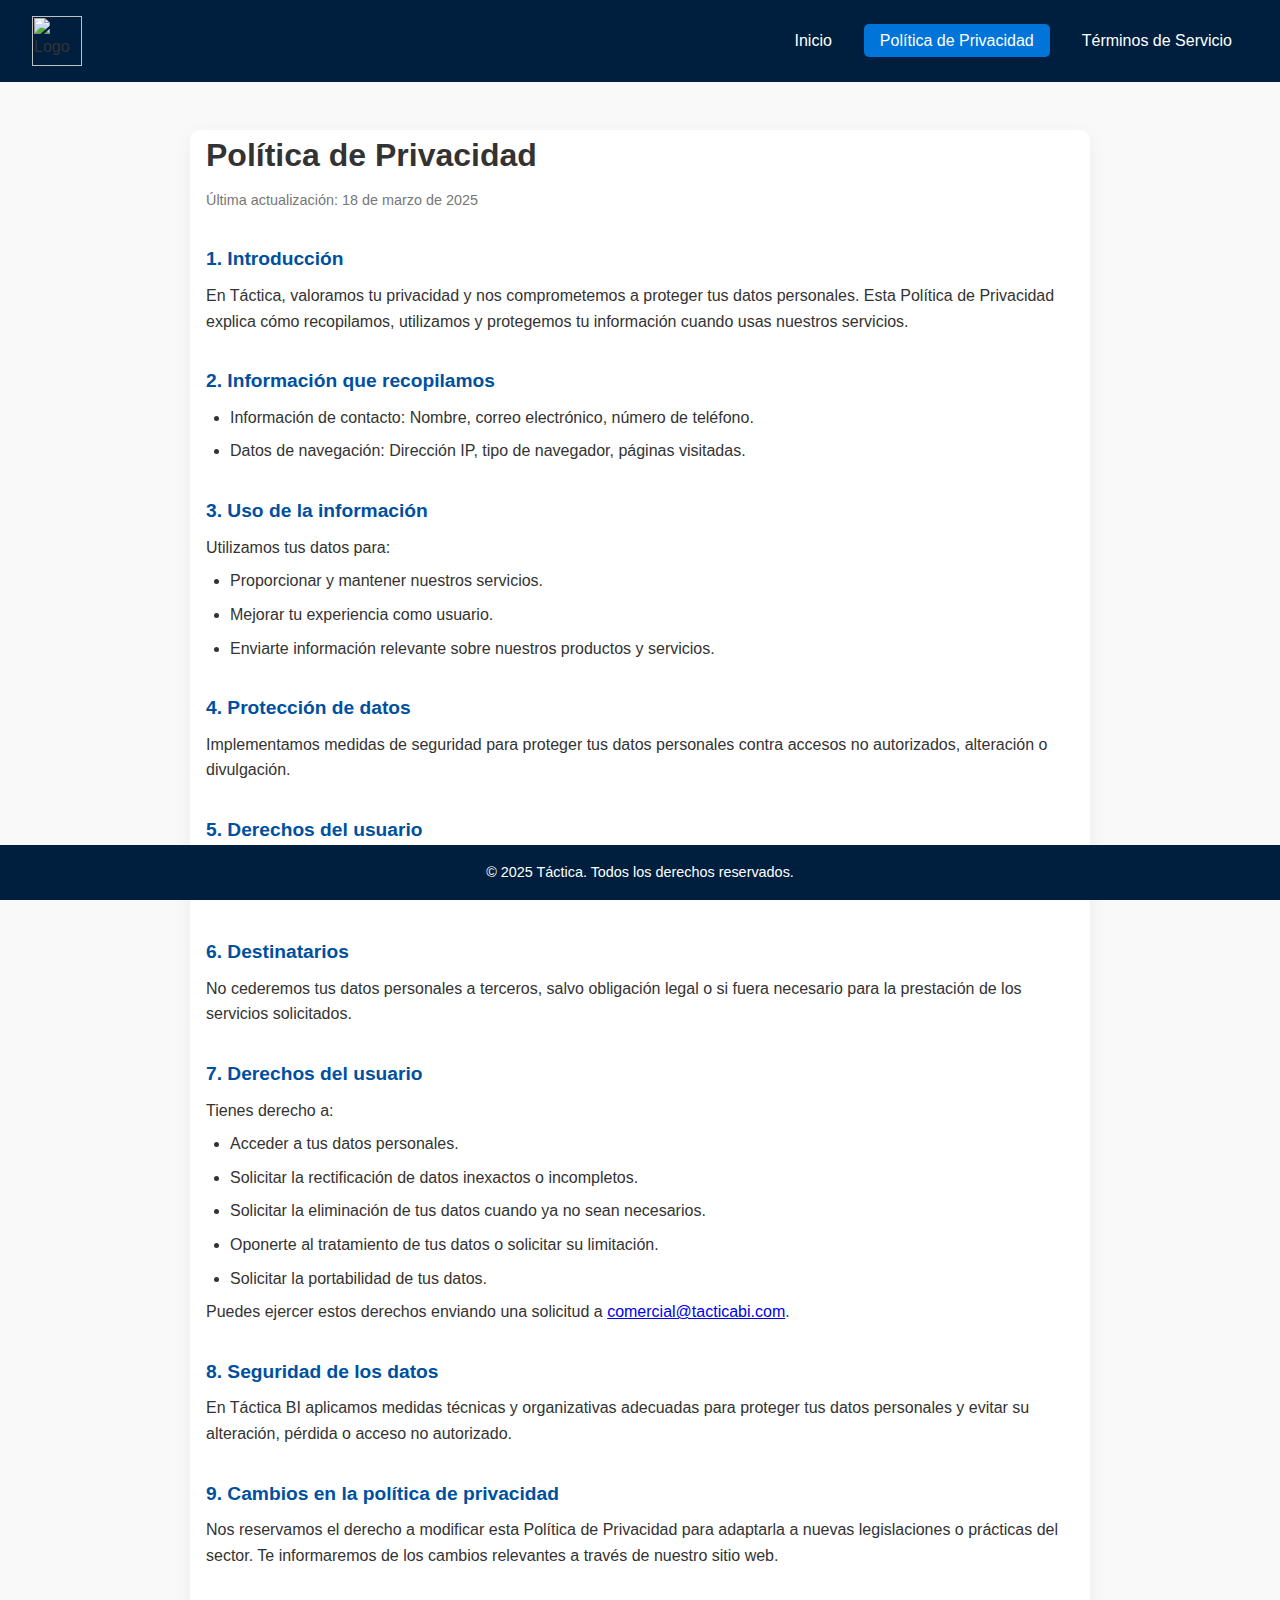
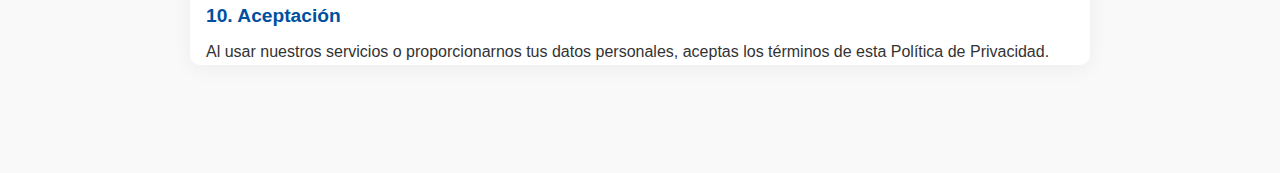
==== privacidad.html @ 2b0936ae "Primera versión legal para GitHub Pages" ====
<html lang="es">
<head>
    <meta charset="UTF-8">
    <meta name="viewport" content="width=device-width, initial-scale=1.0">
    <title>Política de Privacidad - Táctica</title>
    <link rel="stylesheet" href="estilos.css">

</head>
<body>
    <header class="header">
        <div class="logo">
            <img src="images/logo-tactica.jpg" alt="Logo Táctica">
        </div>
        <nav class="menu">
            <ul>
                <li><a href="index.html">Inicio</a></li>
                <li><a href="politica-de-privacidad.html" class="active">Política de Privacidad</a></li>
                <li><a href="terminos-de-servicio.html">Términos de Servicio</a></li>
            </ul>
        </nav>
    </header>

    <main class="contenido">
        <section class="titulo">
            <h1>Política de Privacidad</h1>
            <p>Última actualización: 18 de marzo de 2025</p>
        </section>

        <section class="texto">
            <h2>1. Introducción</h2>
            <p>En Táctica, valoramos tu privacidad y nos comprometemos a proteger tus datos personales. Esta Política de Privacidad explica cómo recopilamos, utilizamos y protegemos tu información cuando usas nuestros servicios.</p>

            <h2>2. Información que recopilamos</h2>
            <ul>
                <li>Información de contacto: Nombre, correo electrónico, número de teléfono.</li>
                <li>Datos de navegación: Dirección IP, tipo de navegador, páginas visitadas.</li>
            </ul>

            <h2>3. Uso de la información</h2>
            <p>Utilizamos tus datos para:</p>
            <ul>
                <li>Proporcionar y mantener nuestros servicios.</li>
                <li>Mejorar tu experiencia como usuario.</li>
                <li>Enviarte información relevante sobre nuestros productos y servicios.</li>
            </ul>

            <h2>4. Protección de datos</h2>
            <p>Implementamos medidas de seguridad para proteger tus datos personales contra accesos no autorizados, alteración o divulgación.</p>

            <h2>5. Derechos del usuario</h2>
            <p>Tienes derecho a acceder, rectificar o eliminar tus datos personales. Para ejercer estos derechos, contáctanos a través de <a href="mailto:contacto@tactica.com">contacto@tactica.com</a>.</p>
            
            <h2>6. Destinatarios</h2> <p>No cederemos tus datos personales a terceros, salvo obligación legal o si fuera necesario para la prestación de los servicios solicitados.</p> 
            
            <h2>7. Derechos del usuario</h2> 
            
            <p>Tienes derecho a:</p> <ul> <li>Acceder a tus datos personales.</li> 
            
            <li>Solicitar la rectificación de datos inexactos o incompletos.</li> 
            <li>Solicitar la eliminación de tus datos cuando ya no sean necesarios.</li> 
            <li>Oponerte al tratamiento de tus datos o solicitar su limitación.</li> 
            <li>Solicitar la portabilidad de tus datos.</li> </ul> 
            <p>Puedes ejercer estos derechos enviando una solicitud a <a href="mailto:comercial@tacticabi.com">comercial@tacticabi.com</a>.</p> 
            
            <h2>8. Seguridad de los datos</h2> 
            <p>En Táctica BI aplicamos medidas técnicas y organizativas adecuadas para proteger tus datos personales y evitar su alteración, pérdida o acceso no autorizado.</p> 
            
            <h2>9. Cambios en la política de privacidad</h2> 
            <p>Nos reservamos el derecho a modificar esta Política de Privacidad para adaptarla a nuevas legislaciones o prácticas del sector. Te informaremos de los cambios relevantes a través de nuestro sitio web.</p>
            <h2>10. Aceptación</h2> 
            <p>Al usar nuestros servicios o proporcionarnos tus datos personales, aceptas los términos de esta Política de Privacidad.</p>
        </section>
    </main>

    <footer class="footer">
        <p>&copy; 2025 Táctica. Todos los derechos reservados.</p>
    </footer>
</body>
</html>
---- estilos.css ----
/* Reset básico */
* {
    margin: 0;
    padding: 0;
    box-sizing: border-box;
}

/* Estilo general */
body {
    font-family: 'Segoe UI', Tahoma, Geneva, Verdana, sans-serif;
    line-height: 1.6;
    background-color: #f9f9f9;
    color: #333;
    padding-bottom: 60px;
}

/* Header */
.header {
    background-color: #001f3f;
    padding: 1rem 2rem;
    display: flex;
    align-items: center;
    justify-content: space-between;
    flex-wrap: wrap;
}

.logo img {
    height: 50px;
}

.menu ul {
    list-style: none;
    display: flex;
    gap: 1rem;
}

.menu a {
    color: white;
    text-decoration: none;
    font-weight: 500;
    padding: 0.5rem 1rem;
    transition: background 0.3s, color 0.3s;
}

.menu a:hover {
    background-color: #0050a0;
    border-radius: 5px;
}

.menu .active {
    background-color: #0074D9;
    border-radius: 5px;
}

/* Main content */
.contenido {
    max-width: 900px;
    margin: 3rem auto;
    padding: 0 1rem;
    background-color: white;
    border-radius: 10px;
    box-shadow: 0 4px 20px rgba(0,0,0,0.05);
}

.titulo h1 {
    font-size: 2rem;
    margin-bottom: 0.5rem;
}

.titulo p {
    font-size: 0.9rem;
    color: #777;
    margin-bottom: 2rem;
}

.texto h2 {
    margin-top: 2rem;
    font-size: 1.2rem;
    color: #0050a0;
}

.texto p,
.texto ul {
    margin-top: 0.5rem;
    font-size: 1rem;
}

.texto ul {
    padding-left: 1.5rem;
}

.texto li {
    margin-bottom: 0.5rem;
}

/* Footer */
.footer {
    position: fixed;
    bottom: 0;
    left: 0;
    right: 0;
    background-color: #001f3f;
    color: white;
    text-align: center;
    padding: 1rem 0;
    font-size: 0.9rem;
}
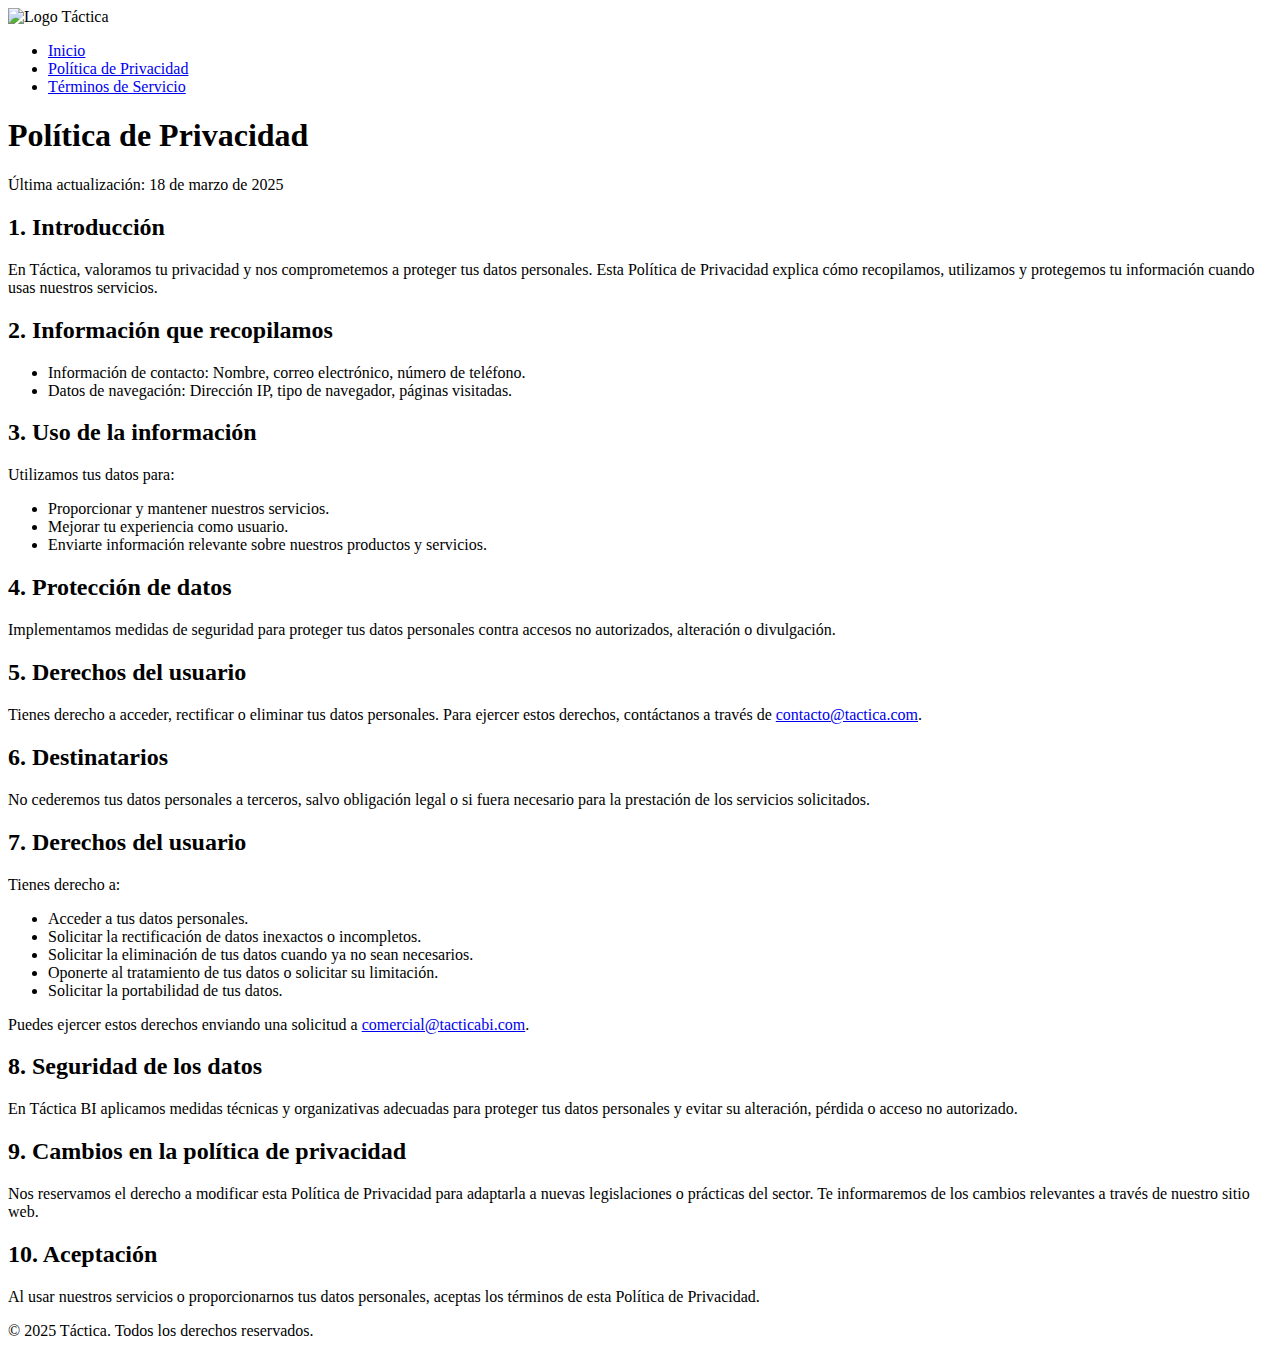
==== commit 8f778275: "Versión legal para GitHub Pages Actualizada Tactica" ====
--- a/privacidad.html
+++ b/privacidad.html
@@ -1,10 +1,11 @@
+<!DOCTYPE html>
 <html lang="es">
 <head>
     <meta charset="UTF-8">
     <meta name="viewport" content="width=device-width, initial-scale=1.0">
     <title>Política de Privacidad - Táctica</title>
+    <base href="/Tratamiento-de-Datos-Tactica-/">
     <link rel="stylesheet" href="estilos.css">
-
 </head>
 <body>
     <header class="header">
@@ -14,8 +15,8 @@
         <nav class="menu">
             <ul>
                 <li><a href="index.html">Inicio</a></li>
-                <li><a href="politica-de-privacidad.html" class="active">Política de Privacidad</a></li>
-                <li><a href="terminos-de-servicio.html">Términos de Servicio</a></li>
+                <li><a href="privacidad.html" class="active">Política de Privacidad</a></li>
+                <li><a href="terminos.html">Términos de Servicio</a></li>
             </ul>
         </nav>
     </header>
@@ -49,25 +50,28 @@
 
             <h2>5. Derechos del usuario</h2>
             <p>Tienes derecho a acceder, rectificar o eliminar tus datos personales. Para ejercer estos derechos, contáctanos a través de <a href="mailto:contacto@tactica.com">contacto@tactica.com</a>.</p>
-            
-            <h2>6. Destinatarios</h2> <p>No cederemos tus datos personales a terceros, salvo obligación legal o si fuera necesario para la prestación de los servicios solicitados.</p> 
-            
-            <h2>7. Derechos del usuario</h2> 
-            
-            <p>Tienes derecho a:</p> <ul> <li>Acceder a tus datos personales.</li> 
-            
-            <li>Solicitar la rectificación de datos inexactos o incompletos.</li> 
-            <li>Solicitar la eliminación de tus datos cuando ya no sean necesarios.</li> 
-            <li>Oponerte al tratamiento de tus datos o solicitar su limitación.</li> 
-            <li>Solicitar la portabilidad de tus datos.</li> </ul> 
-            <p>Puedes ejercer estos derechos enviando una solicitud a <a href="mailto:comercial@tacticabi.com">comercial@tacticabi.com</a>.</p> 
-            
-            <h2>8. Seguridad de los datos</h2> 
-            <p>En Táctica BI aplicamos medidas técnicas y organizativas adecuadas para proteger tus datos personales y evitar su alteración, pérdida o acceso no autorizado.</p> 
-            
-            <h2>9. Cambios en la política de privacidad</h2> 
+
+            <h2>6. Destinatarios</h2>
+            <p>No cederemos tus datos personales a terceros, salvo obligación legal o si fuera necesario para la prestación de los servicios solicitados.</p>
+
+            <h2>7. Derechos del usuario</h2>
+            <p>Tienes derecho a:</p>
+            <ul>
+                <li>Acceder a tus datos personales.</li>
+                <li>Solicitar la rectificación de datos inexactos o incompletos.</li>
+                <li>Solicitar la eliminación de tus datos cuando ya no sean necesarios.</li>
+                <li>Oponerte al tratamiento de tus datos o solicitar su limitación.</li>
+                <li>Solicitar la portabilidad de tus datos.</li>
+            </ul>
+            <p>Puedes ejercer estos derechos enviando una solicitud a <a href="mailto:comercial@tacticabi.com">comercial@tacticabi.com</a>.</p>
+
+            <h2>8. Seguridad de los datos</h2>
+            <p>En Táctica BI aplicamos medidas técnicas y organizativas adecuadas para proteger tus datos personales y evitar su alteración, pérdida o acceso no autorizado.</p>
+
+            <h2>9. Cambios en la política de privacidad</h2>
             <p>Nos reservamos el derecho a modificar esta Política de Privacidad para adaptarla a nuevas legislaciones o prácticas del sector. Te informaremos de los cambios relevantes a través de nuestro sitio web.</p>
-            <h2>10. Aceptación</h2> 
+
+            <h2>10. Aceptación</h2>
             <p>Al usar nuestros servicios o proporcionarnos tus datos personales, aceptas los términos de esta Política de Privacidad.</p>
         </section>
     </main>
